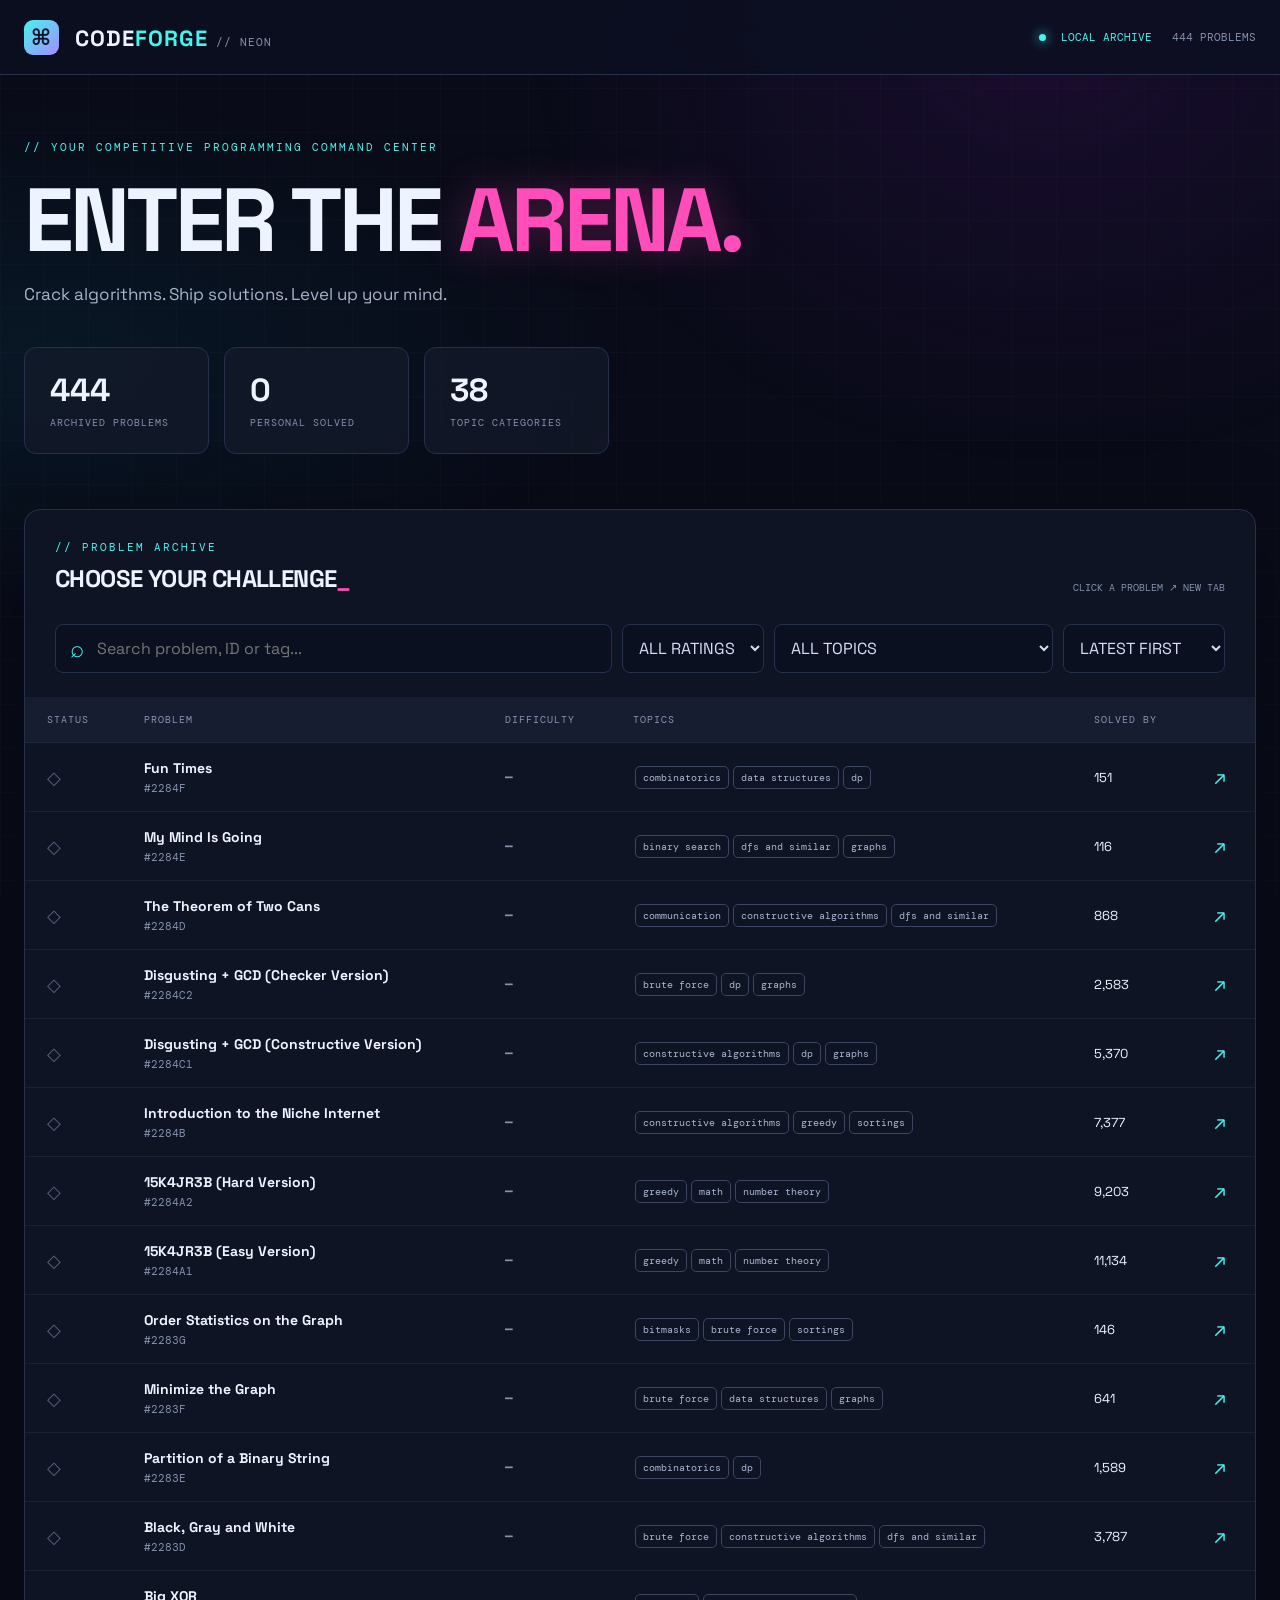
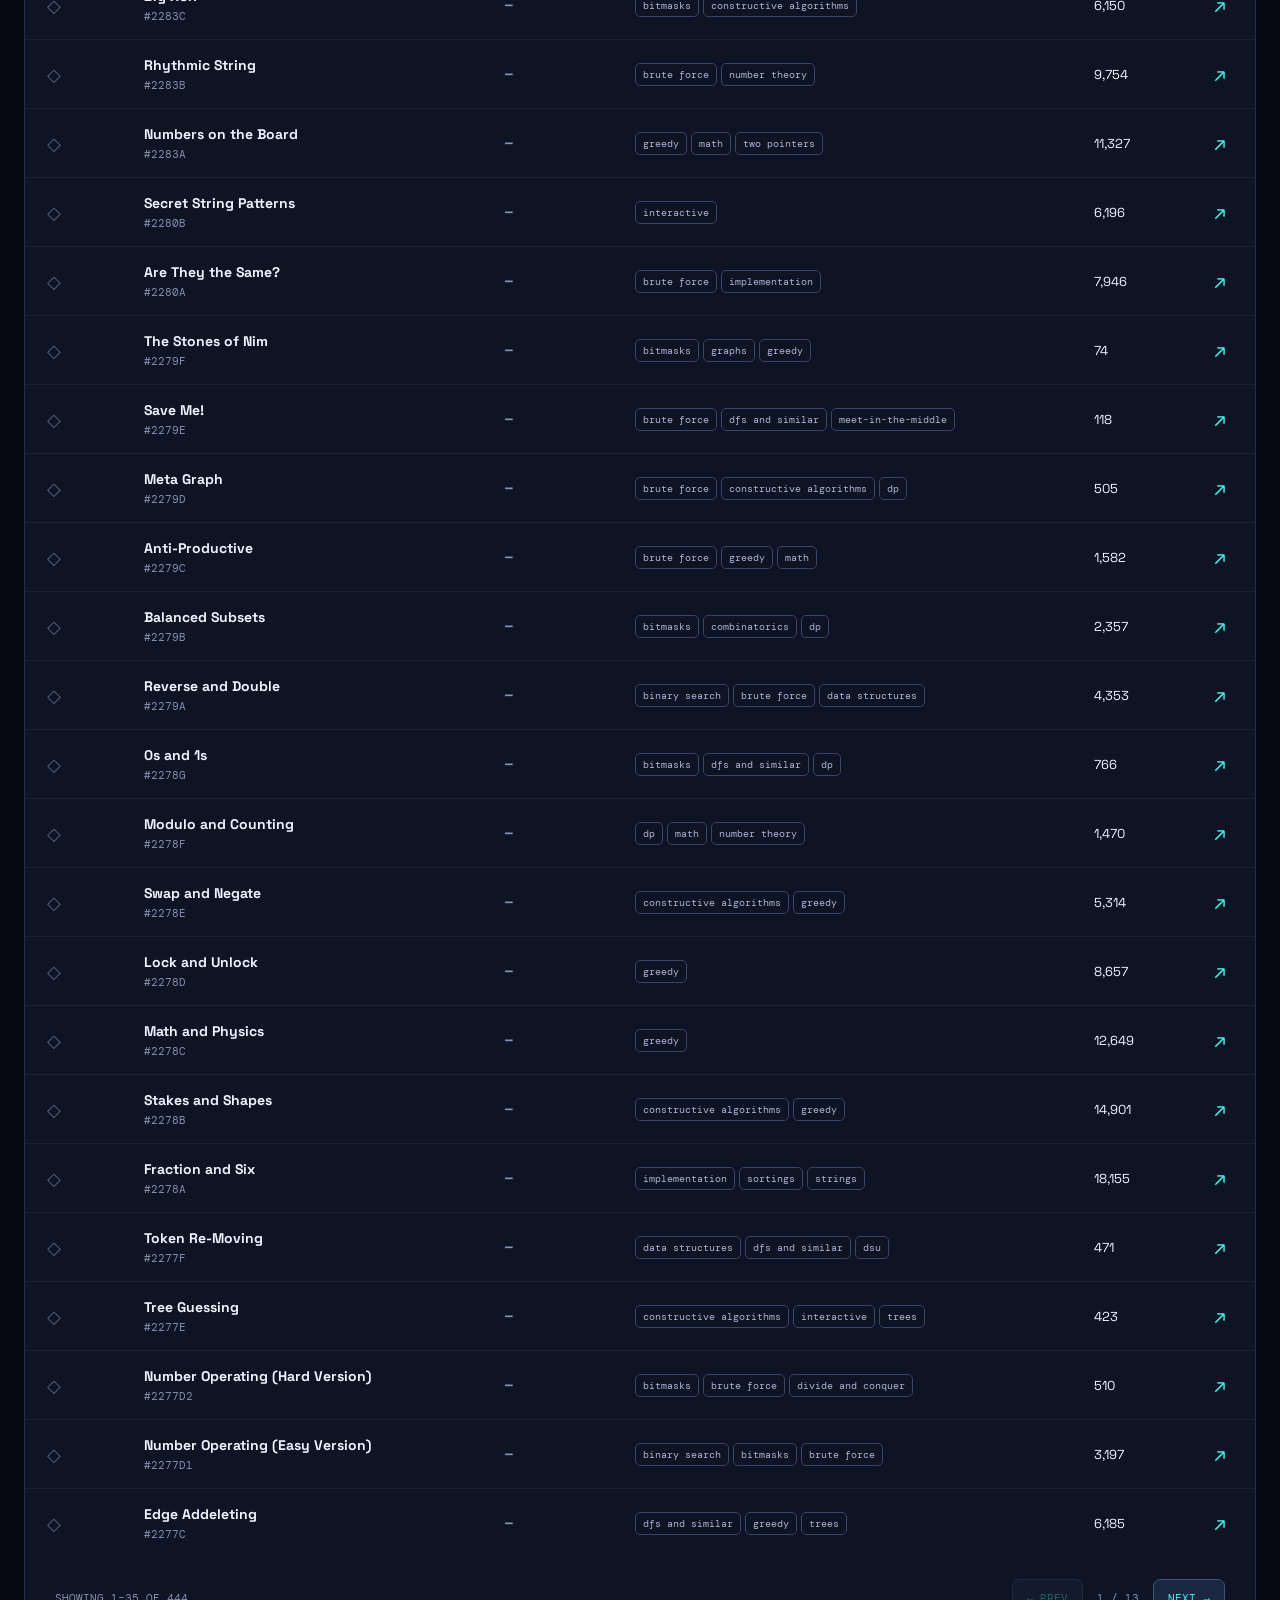
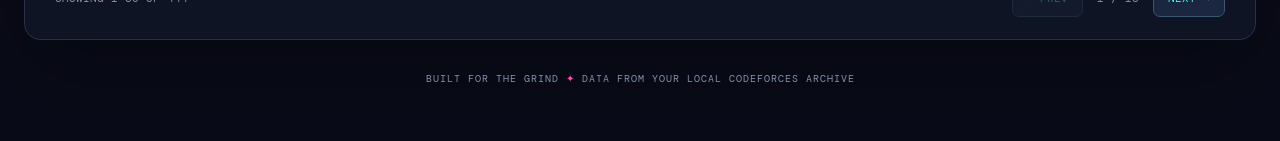
==== index.html @ d764b971 "Add files via upload" ====
<!doctype html><html lang="en"><head><meta charset="utf-8"><meta name="viewport" content="width=device-width,initial-scale=1"><meta name="theme-color" content="#090b18"><title>CODEFORGE // NEON</title><link rel="stylesheet" href="style.css"></head><body><div class="ambient"></div><header><a href="index.html" class="logo"><span class="logo-mark">⌘</span> CODE<span>FORGE</span><small> // NEON</small></a><div class="head-right"><span class="live"><i></i> LOCAL ARCHIVE</span><span id="count"></span></div></header><main><div class="eyebrow">// YOUR COMPETITIVE PROGRAMMING COMMAND CENTER</div><h1>ENTER THE <em>ARENA.</em></h1><p class="sub">Crack algorithms. Ship solutions. Level up your mind.</p><div class="metrics"><div><strong id="total">—</strong><small>ARCHIVED PROBLEMS</small></div><div><strong id="solved">—</strong><small>PERSONAL SOLVED</small></div><div><strong id="topics">—</strong><small>TOPIC CATEGORIES</small></div></div><section class="library"><div class="section-head"><div><div class="eyebrow">// PROBLEM ARCHIVE</div><h2>CHOOSE YOUR CHALLENGE<span class="cursor">_</span></h2></div><span class="hint">CLICK A PROBLEM ↗ NEW TAB</span></div><div class="filters"><label class="search"><span>⌕</span><input id="search" placeholder="Search problem, ID or tag..." autocomplete="off"></label><select id="rating"><option value="all">ALL RATINGS</option><option value="800-1200">800–1200</option><option value="1201-1600">1201–1600</option><option value="1601-2000">1601–2000</option><option value="2001-4000">2000+</option><option value="unrated">UNRATED</option></select><select id="tag"><option value="all">ALL TOPICS</option></select><select id="sort"><option value="new">LATEST FIRST</option><option value="easy">EASIEST FIRST</option><option value="hard">HARDEST FIRST</option><option value="popular">MOST SOLVED</option></select></div><div class="table-wrap"><table><thead><tr><th>STATUS</th><th>PROBLEM</th><th>DIFFICULTY</th><th>TOPICS</th><th>SOLVED BY</th><th></th></tr></thead><tbody id="results"></tbody></table></div><div class="pagination"><span id="showing"></span><div><button id="prev">← PREV</button><span id="page"></span><button id="next">NEXT →</button></div></div></section><footer>BUILT FOR THE GRIND <span>✦</span> DATA FROM YOUR LOCAL CODEFORCES ARCHIVE</footer></main><script src="data.js"></script><script src="app.js"></script></body></html>
---- style.css ----
@import url('https://fonts.googleapis.com/css2?family=DM+Mono:wght@400;500&family=Space+Grotesk:wght@400;500;600;700&display=swap');:root{--bg:#090b18;--panel:#111628;--line:#27304a;--muted:#8591ad;--cyan:#43f5ed;--pink:#ff4db9;--purple:#a68bff;--text:#edf3ff}*{box-sizing:border-box}body{margin:0;background:var(--bg);color:var(--text);font-family:'Space Grotesk',system-ui,sans-serif;min-height:100vh}button,input,select,textarea{font:inherit}.ambient{position:fixed;inset:0;pointer-events:none;z-index:-1;background:radial-gradient(ellipse at 82% 4%,#3b125a55,transparent 35%),radial-gradient(ellipse at 0 40%,#064b5c33,transparent 35%),linear-gradient(#ffffff04 1px,transparent 1px),linear-gradient(90deg,#ffffff04 1px,transparent 1px);background-size:auto,auto,44px 44px,44px 44px}header{height:75px;padding:0 max(24px,calc((100vw - 1320px)/2));display:flex;align-items:center;justify-content:space-between;border-bottom:1px solid var(--line);background:#0c1021d9;backdrop-filter:blur(16px)}a{color:inherit;text-decoration:none}.logo{font-weight:700;font-size:22px;letter-spacing:1px;white-space:nowrap}.logo span:not(.logo-mark){color:var(--cyan)}.logo small{font:11px 'DM Mono',monospace;color:var(--muted)}.logo-mark{display:inline-flex;width:35px;height:35px;align-items:center;justify-content:center;background:linear-gradient(135deg,var(--cyan),var(--purple));color:#101426;border-radius:9px;margin-right:9px}.head-right{display:flex;align-items:center;gap:20px;font:11px 'DM Mono',monospace;color:var(--muted)}.live{color:var(--cyan);white-space:nowrap}.live i{display:inline-block;width:7px;height:7px;background:var(--cyan);border-radius:50%;box-shadow:0 0 12px var(--cyan);margin-right:8px}main{max-width:1320px;margin:auto;padding:65px 24px 24px}.eyebrow{font:11px 'DM Mono',monospace;letter-spacing:2px;color:var(--cyan)}h1{font-size:clamp(42px,7vw,94px);line-height:1.03;letter-spacing:-4px;margin:20px 0 15px}h1 em{font-style:normal;color:var(--pink);text-shadow:0 0 42px #ff4db950}.sub{color:#a7b2c9;font-size:17px}.metrics{display:flex;gap:15px;margin:42px 0 55px}.metrics>div{min-width:185px;padding:22px 25px;background:#151b2caa;border:1px solid var(--line);border-radius:12px}.metrics strong{display:block;font-size:32px}.metrics small{font:10px 'DM Mono',monospace;color:var(--muted);letter-spacing:1px}.library{background:#101525e8;border:1px solid var(--line);border-radius:16px;overflow:hidden;box-shadow:0 24px 90px #0005}.section-head{padding:30px;display:flex;justify-content:space-between;align-items:end}.section-head h2{font-size:24px;margin:9px 0 0;letter-spacing:-.6px}.cursor{color:var(--pink)}.hint{font:10px 'DM Mono',monospace;color:var(--muted)}.filters{padding:0 30px 24px;display:flex;gap:10px;flex-wrap:wrap}.search{display:flex;align-items:center;flex:1;min-width:230px;background:#0b1020;border:1px solid var(--line);border-radius:8px;padding:0 14px}.search span{color:var(--cyan);font-size:24px}.search input{background:none;border:0;color:white;outline:0;width:100%;padding:13px}select{background:#0b1020;border:1px solid var(--line);color:#d4dff4;padding:12px;border-radius:8px;max-width:100%}.table-wrap{overflow:auto}table{width:100%;border-collapse:collapse;text-align:left;min-width:740px}th{background:#171d30;color:#8895b3;font:10px 'DM Mono',monospace;letter-spacing:1px;padding:16px 22px}td{padding:16px 22px;border-top:1px solid #28304780;font-size:13px}tr.problem-row:hover{background:#1b233a;cursor:pointer}tr.problem-row:hover .pname{color:var(--cyan)}.pname{font-weight:700;font-size:14px}.pid{font:11px 'DM Mono',monospace;color:var(--muted);margin-top:4px}.tag{display:inline-block;border:1px solid #3c4561;border-radius:5px;padding:4px 7px;margin:2px;font:10px 'DM Mono',monospace;color:#aab6d1}.rating{font:12px 'DM Mono',monospace;font-weight:700}.rating.easy{color:#59e4b0}.rating.medium{color:#f6c66e}.rating.hard{color:#ff6e9c}.rating.unknown{color:#8894af}.arrow{color:var(--cyan);font-size:20px}.status{font-size:18px;color:#58627d}.status.done{color:var(--cyan)}.pagination{display:flex;align-items:center;justify-content:space-between;padding:22px 30px;gap:15px;color:var(--muted);font:11px 'DM Mono',monospace}.pagination>div{display:flex;align-items:center;gap:14px}button,.btn{cursor:pointer;background:#1b2640;color:var(--cyan);border:1px solid #3a5670;border-radius:7px;padding:11px 14px;font:11px 'DM Mono',monospace}button:hover,.btn:hover{border-color:var(--cyan);box-shadow:0 0 18px #43f5ed20}button:disabled{opacity:.35;cursor:default}footer{padding:32px 0;text-align:center;color:var(--muted);font:10px 'DM Mono',monospace;letter-spacing:1px}footer span{color:var(--pink)}.back{border:1px solid var(--line);padding:9px;border-radius:7px}.workspace{display:grid;grid-template-columns:minmax(350px,1fr) minmax(380px,1fr);gap:14px;padding:15px;height:calc(100vh - 75px);min-height:600px}.pane{background:#101525e8;border:1px solid var(--line);border-radius:13px;overflow:hidden;display:flex;flex-direction:column;min-height:0}.pane-head{padding:17px 21px;border-bottom:1px solid var(--line);display:flex;justify-content:space-between;align-items:center;gap:12px}.pane-head h2{font-size:16px;margin:0}.problem-content{overflow:auto;padding:25px;line-height:1.7;font-size:14px;white-space:pre-wrap;overflow-wrap:anywhere}.problem-content h3{color:var(--cyan);margin-top:26px}.problem-content .statement{white-space:pre-wrap}.problem-content pre,.sample pre{white-space:pre-wrap;overflow:auto;background:#0a1020;padding:14px;border:1px solid #303b58;border-radius:8px;color:#d7e9ff;font:12px/1.7 'DM Mono',monospace}.meta{display:flex;gap:9px;flex-wrap:wrap;margin-top:12px}.meta span{color:var(--muted);font:11px 'DM Mono',monospace}.sample{margin:15px 0}.sample strong{color:var(--purple);font-size:12px}.macbar{background:#181e30;border-bottom:1px solid var(--line);display:flex;align-items:center;justify-content:space-between;padding:11px 14px;gap:10px}.dots{display:flex;gap:7px}.dots i{width:11px;height:11px;border-radius:50%;background:#ff5f57}.dots i:nth-child(2){background:#febc2e}.dots i:nth-child(3){background:#28c840}.filename{font:11px 'DM Mono',monospace;color:#b2c0d9}.editor-toolbar{padding:12px;display:flex;gap:8px;flex-wrap:wrap;align-items:center;border-bottom:1px solid var(--line)}.editor-toolbar select{padding:9px}.editor-toolbar button{padding:10px}.primary{background:var(--cyan);color:#081322;border-color:var(--cyan);font-weight:700}.editor-area{flex:1;min-height:220px;position:relative;display:flex}.editor-area textarea{width:100%;height:100%;resize:none;border:0;outline:0;background:#0a0e1c;color:#d9eaff;padding:20px;font:13px/1.7 'DM Mono',monospace;tab-size:4}.output{border-top:1px solid var(--line);height:210px;display:flex;flex-direction:column}.output-head{padding:11px 14px;background:#151b2c;color:var(--cyan);font:11px 'DM Mono',monospace;display:flex;justify-content:space-between}.output pre{margin:0;padding:14px;overflow:auto;white-space:pre-wrap;flex:1;font:12px/1.6 'DM Mono',monospace;color:#b7c6e2}.note{font-size:11px;color:var(--muted);padding:0 12px 12px}.smalllink{color:var(--cyan);text-decoration:underline}.empty{text-align:center;padding:35px;color:var(--muted)}@media(max-width:850px){.workspace{grid-template-columns:1fr;height:auto;min-height:0}.pane{min-height:450px}.problem-pane{max-height:650px}.editor-pane{height:730px}.hint{display:none}}@media(max-width:600px){header{padding:0 14px;height:65px}.logo{font-size:16px}.logo-mark{width:28px;height:28px}.logo small,.head-right #count,.live{display:none}.head-right{gap:5px}main{padding:40px 14px}h1{letter-spacing:-2px}.metrics{gap:8px;margin:28px 0}.metrics>div{min-width:0;flex:1;padding:15px 10px}.metrics strong{font-size:23px}.metrics small{font-size:8px}.section-head{padding:22px}.filters{padding:0 18px 18px}.filters select{flex:1;min-width:42%;font-size:11px}.search{flex-basis:100%}.pagination{padding:15px;flex-wrap:wrap}.workspace{padding:8px}.pane-head{padding:13px}.problem-content{padding:17px}.editor-toolbar{gap:5px}.editor-toolbar button{font-size:10px;padding:9px}}
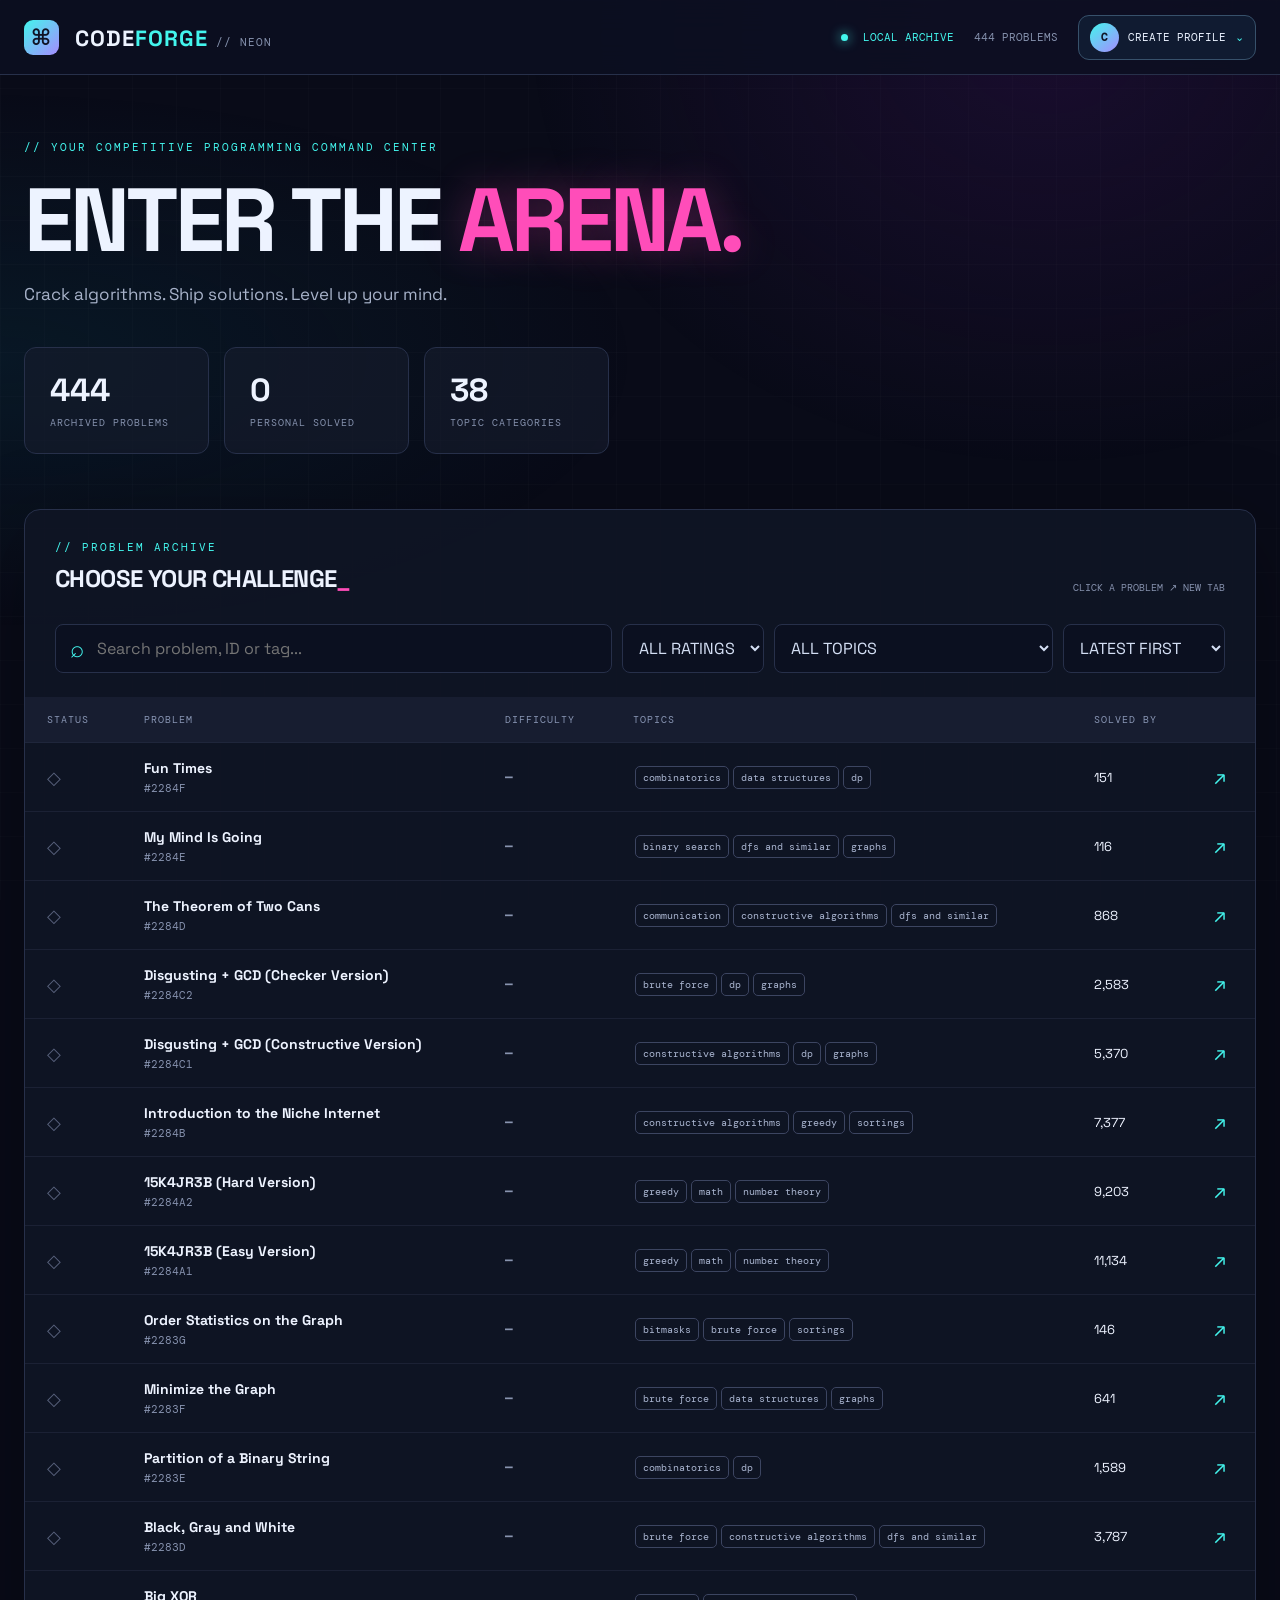
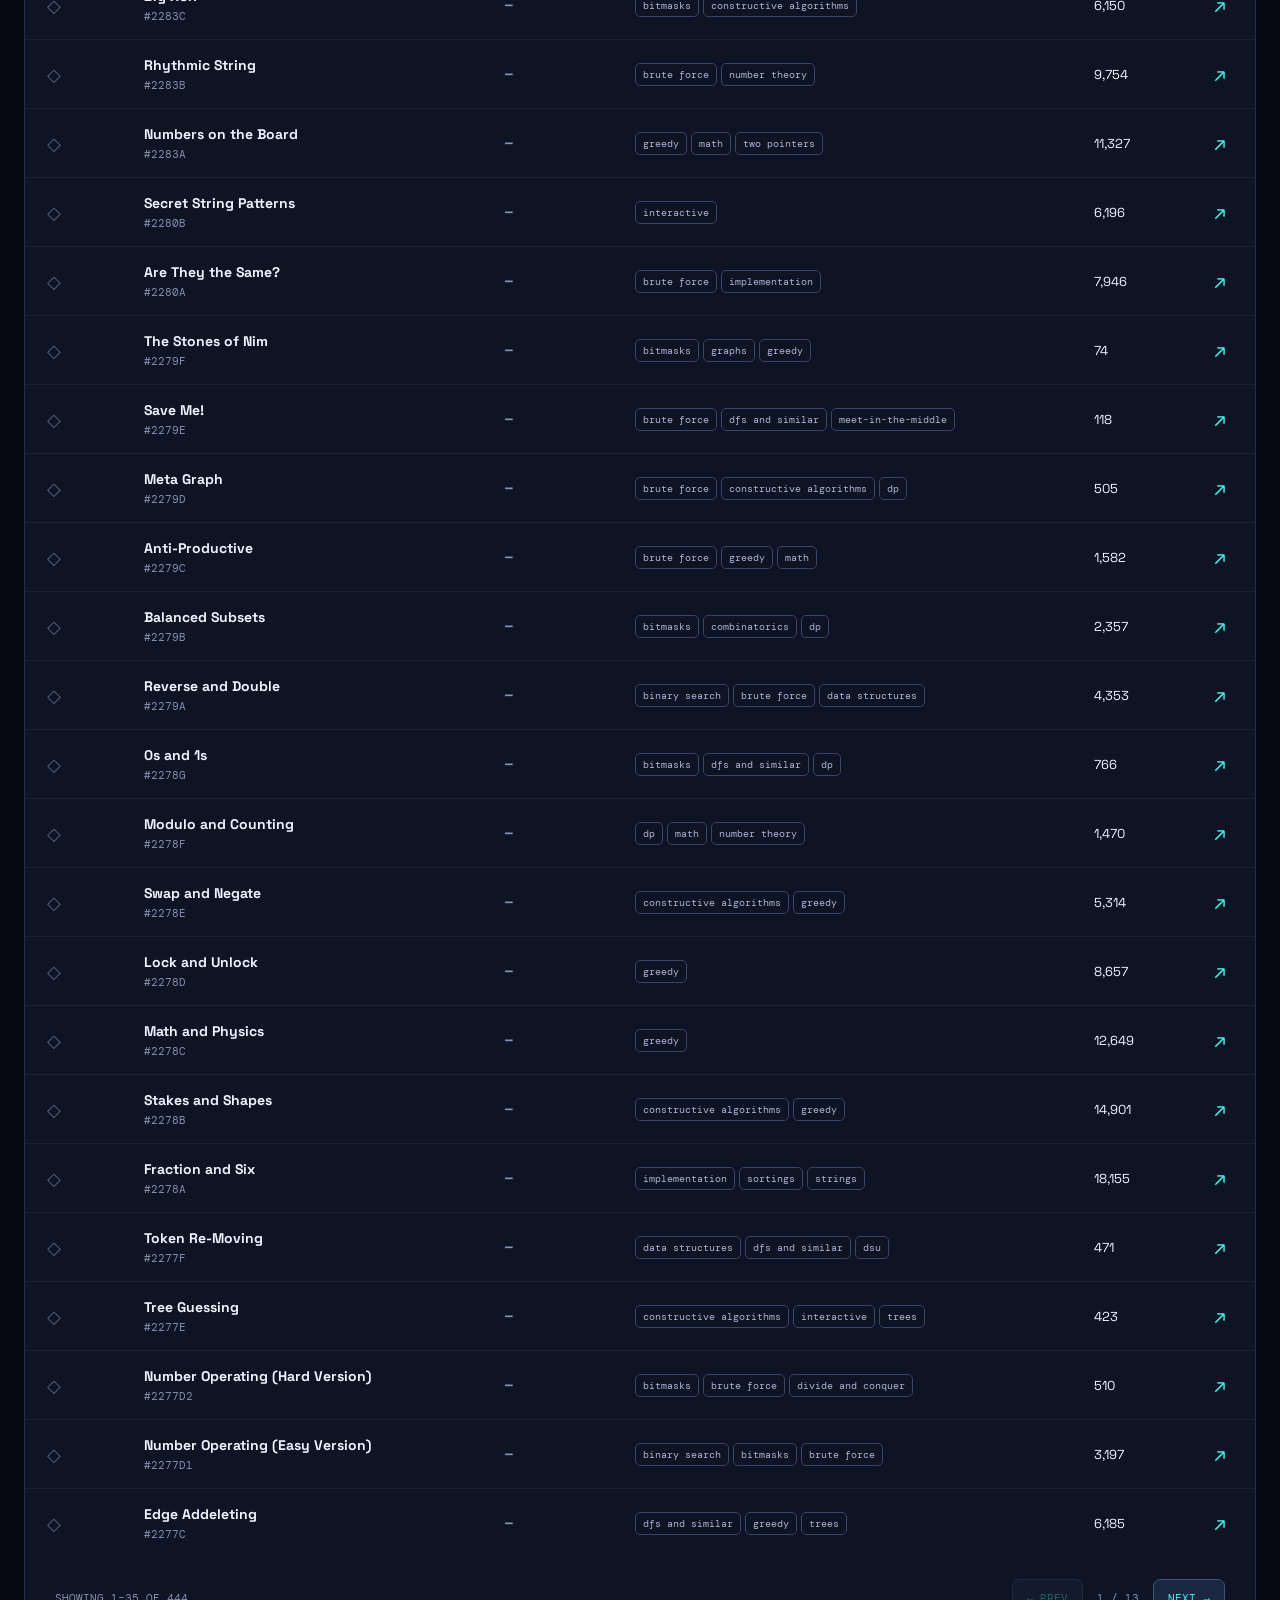
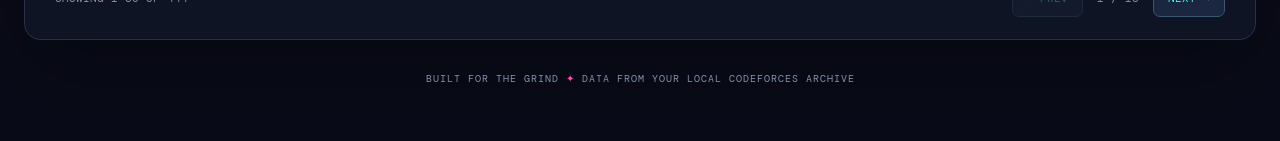
==== commit b9ab1377: "Add ui.css stylesheet and ui.js script Added a new stylesheet 'ui.css' and a script 'ui.js' to enhan" ====
--- a/index.html
+++ b/index.html
@@ -1 +1,5 @@
-<!doctype html><html lang="en"><head><meta charset="utf-8"><meta name="viewport" content="width=device-width,initial-scale=1"><meta name="theme-color" content="#090b18"><title>CODEFORGE // NEON</title><link rel="stylesheet" href="style.css"></head><body><div class="ambient"></div><header><a href="index.html" class="logo"><span class="logo-mark">⌘</span> CODE<span>FORGE</span><small> // NEON</small></a><div class="head-right"><span class="live"><i></i> LOCAL ARCHIVE</span><span id="count"></span></div></header><main><div class="eyebrow">// YOUR COMPETITIVE PROGRAMMING COMMAND CENTER</div><h1>ENTER THE <em>ARENA.</em></h1><p class="sub">Crack algorithms. Ship solutions. Level up your mind.</p><div class="metrics"><div><strong id="total">—</strong><small>ARCHIVED PROBLEMS</small></div><div><strong id="solved">—</strong><small>PERSONAL SOLVED</small></div><div><strong id="topics">—</strong><small>TOPIC CATEGORIES</small></div></div><section class="library"><div class="section-head"><div><div class="eyebrow">// PROBLEM ARCHIVE</div><h2>CHOOSE YOUR CHALLENGE<span class="cursor">_</span></h2></div><span class="hint">CLICK A PROBLEM ↗ NEW TAB</span></div><div class="filters"><label class="search"><span>⌕</span><input id="search" placeholder="Search problem, ID or tag..." autocomplete="off"></label><select id="rating"><option value="all">ALL RATINGS</option><option value="800-1200">800–1200</option><option value="1201-1600">1201–1600</option><option value="1601-2000">1601–2000</option><option value="2001-4000">2000+</option><option value="unrated">UNRATED</option></select><select id="tag"><option value="all">ALL TOPICS</option></select><select id="sort"><option value="new">LATEST FIRST</option><option value="easy">EASIEST FIRST</option><option value="hard">HARDEST FIRST</option><option value="popular">MOST SOLVED</option></select></div><div class="table-wrap"><table><thead><tr><th>STATUS</th><th>PROBLEM</th><th>DIFFICULTY</th><th>TOPICS</th><th>SOLVED BY</th><th></th></tr></thead><tbody id="results"></tbody></table></div><div class="pagination"><span id="showing"></span><div><button id="prev">← PREV</button><span id="page"></span><button id="next">NEXT →</button></div></div></section><footer>BUILT FOR THE GRIND <span>✦</span> DATA FROM YOUR LOCAL CODEFORCES ARCHIVE</footer></main><script src="data.js"></script><script src="app.js"></script></body></html>
+<!doctype html><html lang="en"><head><meta charset="utf-8"><meta name="viewport" content="width=device-width,initial-scale=1"><meta name="theme-color" content="#090b18"><title>CODEFORGE // NEON</title><link rel="stylesheet" href="style.css">
+<link rel="stylesheet" href="ui.css">
+</head><body><div class="ambient"></div><header><a href="index.html" class="logo"><span class="logo-mark">⌘</span> CODE<span>FORGE</span><small> // NEON</small></a><div class="head-right"><span class="live"><i></i> LOCAL ARCHIVE</span><span id="count"></span></div></header><main><div class="eyebrow">// YOUR COMPETITIVE PROGRAMMING COMMAND CENTER</div><h1>ENTER THE <em>ARENA.</em></h1><p class="sub">Crack algorithms. Ship solutions. Level up your mind.</p><div class="metrics"><div><strong id="total">—</strong><small>ARCHIVED PROBLEMS</small></div><div><strong id="solved">—</strong><small>PERSONAL SOLVED</small></div><div><strong id="topics">—</strong><small>TOPIC CATEGORIES</small></div></div><section class="library"><div class="section-head"><div><div class="eyebrow">// PROBLEM ARCHIVE</div><h2>CHOOSE YOUR CHALLENGE<span class="cursor">_</span></h2></div><span class="hint">CLICK A PROBLEM ↗ NEW TAB</span></div><div class="filters"><label class="search"><span>⌕</span><input id="search" placeholder="Search problem, ID or tag..." autocomplete="off"></label><select id="rating"><option value="all">ALL RATINGS</option><option value="800-1200">800–1200</option><option value="1201-1600">1201–1600</option><option value="1601-2000">1601–2000</option><option value="2001-4000">2000+</option><option value="unrated">UNRATED</option></select><select id="tag"><option value="all">ALL TOPICS</option></select><select id="sort"><option value="new">LATEST FIRST</option><option value="easy">EASIEST FIRST</option><option value="hard">HARDEST FIRST</option><option value="popular">MOST SOLVED</option></select></div><div class="table-wrap"><table><thead><tr><th>STATUS</th><th>PROBLEM</th><th>DIFFICULTY</th><th>TOPICS</th><th>SOLVED BY</th><th></th></tr></thead><tbody id="results"></tbody></table></div><div class="pagination"><span id="showing"></span><div><button id="prev">← PREV</button><span id="page"></span><button id="next">NEXT →</button></div></div></section><footer>BUILT FOR THE GRIND <span>✦</span> DATA FROM YOUR LOCAL CODEFORCES ARCHIVE</footer></main><script src="data.js"></script><script src="app.js"></script>
+  <script src="ui.js"></script>
+</body></html>
--- a/ui.css
+++ b/ui.css
@@ -0,0 +1,6 @@
+
+/* CodeForge window manager */
+body.compact-ui .problem-content{font-size:12px}body.compact-ui .pane-head{padding:10px}body.focus-ui .ambient{display:none}
+.cf-actions{display:flex;gap:7px;align-items:center}.cf-iconbtn{padding:6px 9px;border-radius:7px;color:var(--cyan);background:#16233b;border:1px solid #385074;font-size:13px;min-width:30px}.cf-iconbtn:hover{background:#254163}
+.cf-profile-button{display:flex;align-items:center;gap:9px;padding:7px 11px;border:1px solid #37516b;background:#101b31;border-radius:11px;color:#eaf2ff;cursor:pointer;white-space:nowrap}.cf-avatar{display:grid;place-items:center;width:29px;height:29px;border-radius:50%;background:linear-gradient(140deg,var(--cyan),var(--purple));color:#101628;font-weight:900}.cf-menu{position:fixed;right:14px;top:73px;z-index:100;background:#121b31;border:1px solid #3d5375;box-shadow:0 24px 80px #000b;border-radius:13px;padding:10px;width:min(300px,calc(100vw - 28px));display:none}.cf-menu.open{display:block}.cf-menu button{display:block;width:100%;text-align:left;margin:4px 0}.cf-overlay{position:fixed;inset:0;background:#030711b8;z-index:110;display:none;align-items:center;justify-content:center;padding:15px}.cf-overlay.open{display:flex}.cf-dialog{width:min(510px,100%);max-height:92vh;overflow:auto;background:#121b31;border:1px solid #42618b;box-shadow:0 20px 100px #000b;border-radius:17px;padding:23px}.cf-dialog h2{margin:0 0 8px}.cf-dialog label{display:block;color:#aabbd7;font-size:12px;margin:15px 0 6px}.cf-dialog input,.cf-dialog select{width:100%;background:#090f20;border:1px solid #354866;color:#eaf2ff;padding:12px;border-radius:9px}.cf-dialog .cf-row{display:flex;gap:8px;justify-content:flex-end;margin-top:20px}.cf-dialog .cf-help{font-size:12px;color:#91a2c0;line-height:1.6}.cf-windowbar{display:flex;align-items:center;justify-content:space-between;padding:8px 12px;background:#131e34;border-bottom:1px solid #2c3e60;gap:8px;cursor:grab;user-select:none}.cf-windowbar span{color:#b5c9e6;font:11px monospace}.cf-windowbar .cf-actions{margin-left:auto}.workspace.cf-floating{position:relative;display:block;min-height:calc(100vh - 75px);height:auto;overflow:hidden}.workspace.cf-floating .pane{position:absolute;min-height:200px;max-height:none;box-shadow:0 24px 70px #0008;resize:both;overflow:hidden}.workspace.cf-floating .problem-pane{left:1%;top:15px;width:48%;height:calc(100vh - 125px)}.workspace.cf-floating .editor-pane{left:51%;top:15px;width:48%;height:calc(100vh - 125px)}.workspace .pane.cf-max{position:fixed!important;z-index:90!important;left:8px!important;top:82px!important;width:calc(100vw - 16px)!important;height:calc(100vh - 90px)!important;max-height:none!important;resize:none!important}.workspace.cf-floating .pane .cf-windowbar{touch-action:none}.cf-toast{position:fixed;bottom:18px;left:50%;transform:translateX(-50%);background:#142d36;border:1px solid var(--cyan);color:white;padding:12px 20px;border-radius:9px;z-index:150;display:none}
+@media(max-width:850px){.workspace.cf-floating{height:auto;display:flex;flex-direction:column;overflow:visible}.workspace.cf-floating .pane{position:relative!important;left:auto!important;top:auto!important;width:100%!important;height:560px!important;resize:vertical}.workspace.cf-floating .pane.cf-max{position:fixed!important;left:8px!important;top:72px!important;width:calc(100vw - 16px)!important;height:calc(100dvh - 80px)!important}.cf-windowbar{cursor:default}.cf-profile-button .cf-name{display:none}}
